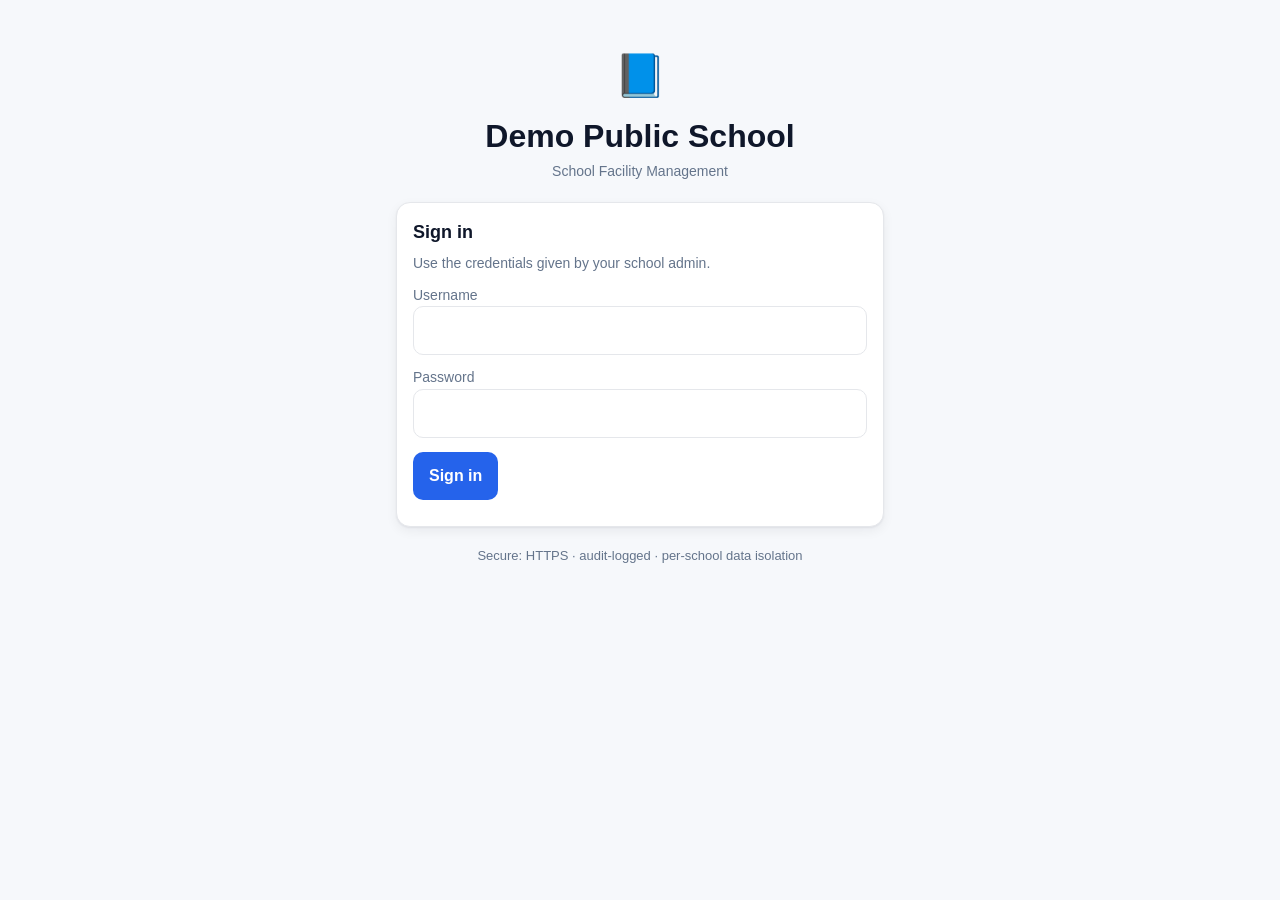
==== dashboard.html @ b3c44dc8 "FM" ====
<!doctype html>
<html lang="en">
<head>
<meta charset="utf-8" />
<meta name="viewport" content="width=device-width,initial-scale=1" />
<title>Dashboard · SkoolMark</title>
<link rel="stylesheet" href="assets/css/style.css" />
</head>
<body>
<script src="assets/js/config.js"></script>
<script src="assets/js/api.js"></script>
<script src="assets/js/auth.js"></script>
<script src="assets/js/ui.js"></script>
<script>
const u = SkoolAuth.require();
if (u) {
  const map = {
    admin:   "admin/dashboard.html",
    teacher: "teacher/classes.html",
    parent:  "parent/home.html",
    student: "parent/home.html"
  };
  location.replace(map[u.role] || "index.html");
}
</script>
<div class="app"><div class="card">Redirecting…</div></div>
</body>
</html>
---- assets/css/style.css ----
/* SkoolMark — design tokens + base styles. Mobile-first. */
:root{
  --bg:#f6f8fb; --card:#fff; --ink:#0f172a; --muted:#64748b;
  --brand:#2563eb; --brand-ink:#1e40af;
  --green:#16a34a; --red:#dc2626; --yellow:#d97706;
  --border:#e5e7eb; --shadow:0 1px 2px rgba(15,23,42,.06),0 4px 12px rgba(15,23,42,.06);
  --radius:14px;
}
*{box-sizing:border-box}
html,body{margin:0;padding:0;background:var(--bg);color:var(--ink);
  font-family:-apple-system,BlinkMacSystemFont,"Segoe UI",Roboto,Helvetica,Arial,sans-serif;
  font-size:16px;line-height:1.45;-webkit-font-smoothing:antialiased}
a{color:var(--brand);text-decoration:none}
button,input,select,textarea{font:inherit;color:inherit}
button{cursor:pointer;border:0;background:var(--brand);color:#fff;
  padding:12px 16px;border-radius:10px;min-height:48px;font-weight:600}
button.secondary{background:#fff;color:var(--ink);border:1px solid var(--border)}
button.danger{background:var(--red)}
button:disabled{opacity:.5;cursor:not-allowed}
input,select,textarea{width:100%;padding:12px;border:1px solid var(--border);
  border-radius:10px;background:#fff;min-height:48px}
input:focus,select:focus,textarea:focus{outline:2px solid var(--brand);outline-offset:1px}

.app{max-width:960px;margin:0 auto;padding:16px}
.app.narrow{max-width:520px}
.topbar{display:flex;align-items:center;gap:12px;padding:14px 16px;background:#fff;
  border-bottom:1px solid var(--border);position:sticky;top:0;z-index:10}
.topbar .brand{font-weight:800;color:var(--brand-ink)}
.topbar .spacer{flex:1}
.topbar .who{font-size:14px;color:var(--muted)}
.card{background:var(--card);border:1px solid var(--border);border-radius:var(--radius);
  padding:16px;box-shadow:var(--shadow);margin-bottom:14px}
.card h2{margin:0 0 8px 0;font-size:18px}
.row{display:flex;gap:10px;flex-wrap:wrap}
.row > *{flex:1;min-width:160px}
.muted{color:var(--muted);font-size:14px}
.badge{display:inline-block;padding:3px 10px;border-radius:999px;font-size:12px;font-weight:700}
.badge.green{background:#dcfce7;color:#15803d}
.badge.red{background:#fee2e2;color:#b91c1c}
.badge.yellow{background:#fef3c7;color:#92400e}
.kpis{display:grid;grid-template-columns:repeat(auto-fit,minmax(140px,1fr));gap:10px}
.kpi{background:#fff;border:1px solid var(--border);border-radius:12px;padding:14px}
.kpi .v{font-size:24px;font-weight:800}
.kpi .l{font-size:12px;color:var(--muted);text-transform:uppercase;letter-spacing:.05em}

/* Attendance grid (teacher) */
.grid{display:grid;grid-template-columns:repeat(auto-fill,minmax(140px,1fr));gap:10px}
.tile{position:relative;background:#fff;border:2px solid var(--border);border-radius:12px;
  padding:10px;text-align:center;user-select:none;transition:transform .05s}
.tile:active{transform:scale(.97)}
.tile img{width:64px;height:64px;border-radius:50%;object-fit:cover;background:#eef2f7}
.tile .nm{font-weight:600;font-size:14px;margin-top:6px;line-height:1.2;
  display:-webkit-box;-webkit-line-clamp:2;line-clamp:2;-webkit-box-orient:vertical;overflow:hidden}
.tile .rl{font-size:12px;color:var(--muted)}
.tile .st{position:absolute;top:6px;right:6px;font-size:11px;font-weight:800;
  padding:2px 6px;border-radius:999px}
.tile[data-st="P"]{border-color:var(--green);background:#f0fdf4}
.tile[data-st="P"] .st{background:#dcfce7;color:#15803d}
.tile[data-st="P"] .st::after{content:"PRESENT"}
.tile[data-st="A"]{border-color:var(--red);background:#fef2f2}
.tile[data-st="A"] .st{background:#fee2e2;color:#b91c1c}
.tile[data-st="A"] .st::after{content:"ABSENT"}
.tile[data-st="L"]{border-color:var(--yellow);background:#fffbeb}
.tile[data-st="L"] .st{background:#fef3c7;color:#92400e}
.tile[data-st="L"] .st::after{content:"LATE"}

/* Calendar */
.cal{display:grid;grid-template-columns:repeat(7,1fr);gap:6px;margin-top:8px}
.cal .d{aspect-ratio:1/1;display:flex;align-items:center;justify-content:center;
  border-radius:8px;background:#f1f5f9;font-size:13px;color:var(--muted)}
.cal .d.P{background:#dcfce7;color:#15803d;font-weight:700}
.cal .d.A{background:#fee2e2;color:#b91c1c;font-weight:700}
.cal .d.L{background:#fef3c7;color:#92400e;font-weight:700}
.cal .h{visibility:hidden}

/* Toasts */
.toast-wrap{position:fixed;bottom:16px;left:0;right:0;display:flex;justify-content:center;z-index:100;pointer-events:none}
.toast{background:#0f172a;color:#fff;padding:10px 14px;border-radius:10px;box-shadow:var(--shadow);font-size:14px}
.toast.ok{background:#16a34a}
.toast.err{background:#dc2626}

/* Hero present-card on parent home */
.hero{padding:22px;border-radius:18px;color:#fff;
  background:linear-gradient(135deg,#16a34a,#15803d)}
.hero.absent{background:linear-gradient(135deg,#dc2626,#991b1b)}
.hero.unknown{background:linear-gradient(135deg,#475569,#1e293b)}
.hero .label{font-size:13px;opacity:.85;letter-spacing:.05em;text-transform:uppercase}
.hero .big{font-size:30px;font-weight:800;margin:6px 0}
.hero .sub{opacity:.9;font-size:14px}

/* Skeleton */
.skeleton{background:linear-gradient(90deg,#eef2f7 25%,#f8fafc 37%,#eef2f7 63%);
  background-size:400% 100%;animation:sk 1.4s ease infinite;border-radius:8px;height:14px;margin:6px 0}
@keyframes sk{0%{background-position:100% 50%}100%{background-position:0 50%}}

/* Print: ID card */
@media print{
  .topbar,.no-print,button{display:none !important}
  body{background:#fff}
  .idcard{page-break-after:always}
}
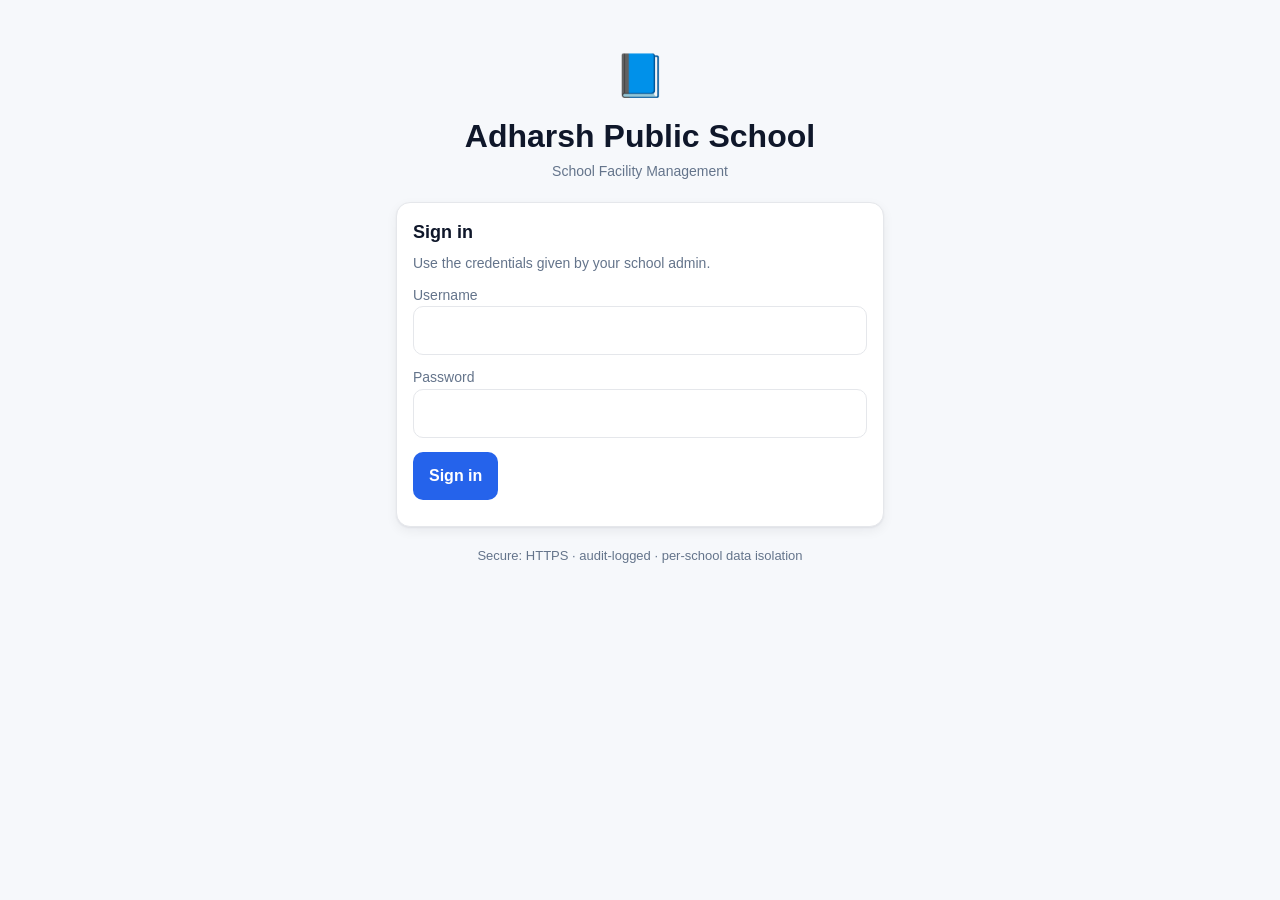
==== commit 537fe3cd: "Update" ====
--- a/dashboard.html
+++ b/dashboard.html
@@ -4,13 +4,13 @@
 <meta charset="utf-8" />
 <meta name="viewport" content="width=device-width,initial-scale=1" />
 <title>Dashboard · SkoolMark</title>
-<link rel="stylesheet" href="assets/css/style.css" />
+<link rel="stylesheet" href="assets/css/style.css?v=3" />
 </head>
 <body>
-<script src="assets/js/config.js"></script>
-<script src="assets/js/api.js"></script>
-<script src="assets/js/auth.js"></script>
-<script src="assets/js/ui.js"></script>
+<script src="assets/js/config.js?v=3"></script>
+<script src="assets/js/api.js?v=3"></script>
+<script src="assets/js/auth.js?v=3"></script>
+<script src="assets/js/ui.js?v=3"></script>
 <script>
 const u = SkoolAuth.require();
 if (u) {
--- a/assets/css/style.css
+++ b/assets/css/style.css
@@ -99,3 +99,32 @@
   body{background:#fff}
   .idcard{page-break-after:always}
 }
+
+/* ----- Responsive data tables (admin lists) ----- */
+.tbl-wrap{width:100%;overflow-x:auto;-webkit-overflow-scrolling:touch}
+.tbl{width:100%;border-collapse:collapse;font-size:14px}
+.tbl th,.tbl td{padding:10px 8px;text-align:left;vertical-align:top}
+.tbl thead th{font-size:12px;color:var(--muted);text-transform:uppercase;letter-spacing:.04em;
+  border-bottom:1px solid var(--border)}
+.tbl tbody tr{border-top:1px solid #eef2f7}
+.row-actions{white-space:nowrap;text-align:right}
+.row-actions button{padding:8px 12px;min-height:36px;font-size:13px;margin-left:6px}
+
+/* On phones, fold each table row into a card-style stack with field labels. */
+@media (max-width:640px){
+  .tbl,.tbl thead,.tbl tbody,.tbl tr,.tbl td{display:block;width:100%}
+  .tbl thead{display:none}
+  .tbl tbody tr{padding:10px 4px;border-top:1px solid var(--border)}
+  .tbl td{padding:4px 0;border:0;display:flex;justify-content:space-between;gap:10px}
+  .tbl td::before{content:attr(data-l);color:var(--muted);font-size:12px;
+    text-transform:uppercase;letter-spacing:.04em;flex:0 0 90px}
+  .tbl td.row-actions{justify-content:flex-end;padding-top:8px}
+  .tbl td.row-actions::before{display:none}
+  .row-actions button{margin-left:0;margin-right:6px}
+  .topbar{flex-wrap:wrap;gap:6px;padding:10px 12px}
+  .topbar .who{font-size:13px;width:100%;order:3}
+  .app{padding:12px}
+  .card{padding:14px}
+  .card h2{font-size:17px}
+  button{padding:12px 14px}
+}
